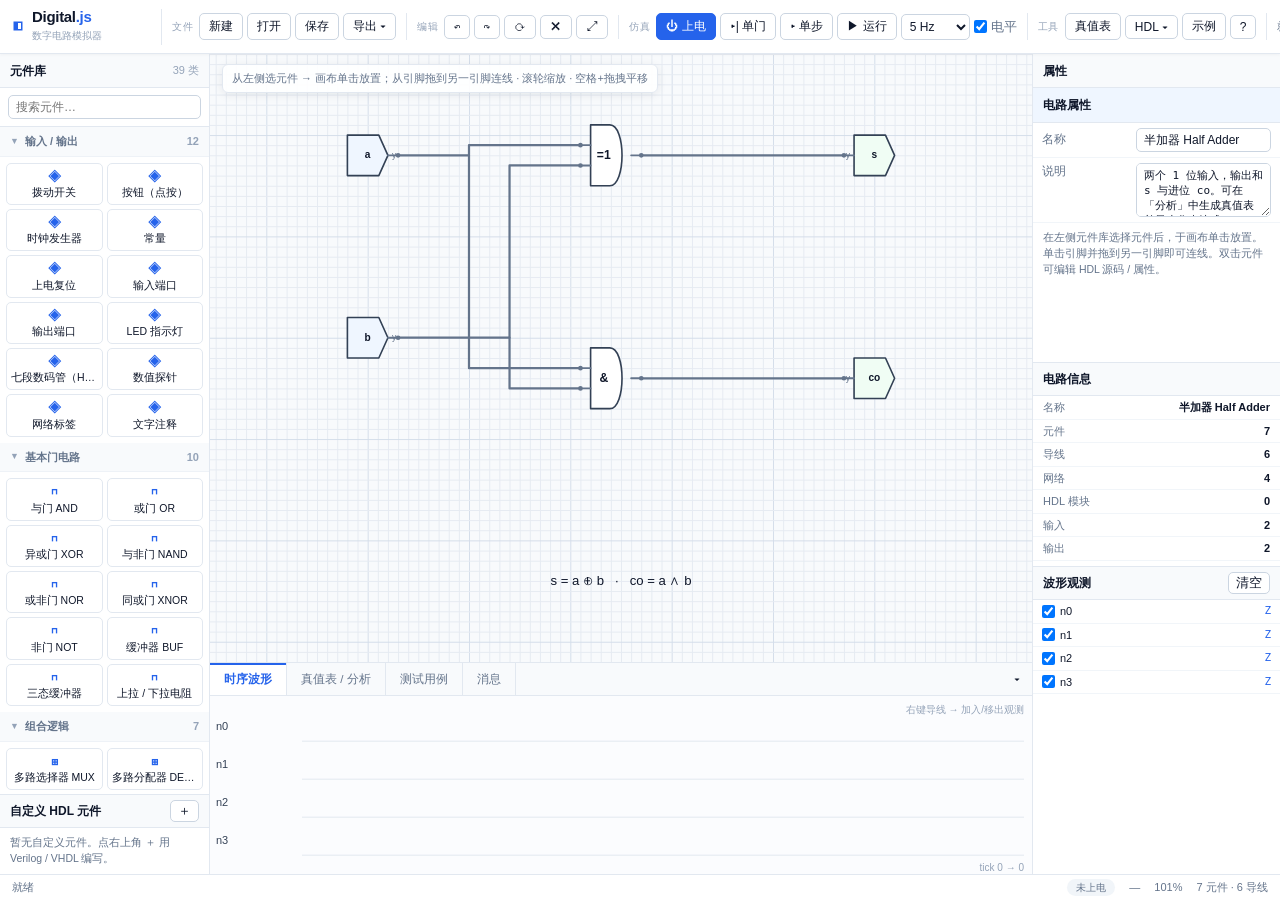
==== index.html @ 49393aa0 "部署 Digital.js 网页版数字电路模拟器" ====
<!DOCTYPE html>
<html lang="zh-CN">
<head>
<meta charset="UTF-8">
<meta name="viewport" content="width=device-width, initial-scale=1">
<title>Digital.js · 数字电路模拟软件</title>
<link rel="stylesheet" href="css/style.css">
</head>
<body>

<header id="toolbar">
  <div class="brand"><span class="logo">◧</span><div><b>Digital<span>.js</span></b><small>数字电路模拟器</small></div></div>

  <div class="tb-group">
    <span class="tb-label">文件</span>
    <button data-act="new" title="新建电路">新建</button>
    <button data-act="open" title="打开 .json 电路">打开</button>
    <button data-act="save" title="保存电路 (Ctrl+S)">保存</button>
    <button data-act="export-menu" title="导出">导出 ▾</button>
  </div>

  <div class="tb-group">
    <span class="tb-label">编辑</span>
    <button data-act="undo" title="撤销 (Ctrl+Z)">↶</button>
    <button data-act="redo" title="重做 (Ctrl+Y)">↷</button>
    <button data-act="rotate" title="旋转 (R)">⟳</button>
    <button data-act="delete" title="删除 (Del)">✕</button>
    <button data-act="fit" title="适配视图 (F)">⤢</button>
  </div>

  <div class="tb-group sim-group">
    <span class="tb-label">仿真</span>
    <button data-act="power" id="btn-power" class="primary" title="上电 / 断电">⏻ 上电</button>
    <button data-act="gate-step" title="单门步进（定位振荡）">▸| 单门</button>
    <button data-act="step" title="单步（一个 tick）">▸ 单步</button>
    <button data-act="run" id="btn-run" title="连续运行 / 暂停">▶ 运行</button>
    <select id="speed" title="运行速度（tick / 秒）">
      <option value="1">1 Hz</option><option value="2">2 Hz</option><option value="5" selected>5 Hz</option>
      <option value="10">10 Hz</option><option value="25">25 Hz</option><option value="50">50 Hz</option>
      <option value="100">100 Hz</option><option value="500">500 Hz</option>
    </select>
    <label class="chk"><input type="checkbox" id="show-values" checked> 电平</label>
  </div>

  <div class="tb-group">
    <span class="tb-label">工具</span>
    <button data-act="truth" title="分析真值表并最小化">真值表</button>
    <button data-act="hdl" title="Verilog / VHDL 导出与编辑">HDL ▾</button>
    <button data-act="examples" title="内置示例">示例</button>
    <button data-act="help" title="帮助与快捷键">?</button>
  </div>

  <div class="tb-right"><span id="top-status">就绪</span></div>
</header>

<main>
  <aside id="palette" class="side">
    <div class="panel-head"><b>元件库</b><span id="comp-count"></span></div>
    <div class="search-box"><input id="search" placeholder="搜索元件…" autocomplete="off"></div>
    <div id="palette-list" class="scroll"></div>
    <div class="panel-head sub"><b>自定义 HDL 元件</b><button id="add-hdl" title="新建 HDL 元件">＋</button></div>
    <div id="hdl-list" class="scroll small"></div>
  </aside>

  <section id="workspace">
    <div id="canvas-wrap">
      <canvas id="canvas"></canvas>
      <div id="canvas-hint" class="hint"></div>
      <div id="place-badge" class="place-badge hidden"></div>
    </div>

    <div id="bottom-panel">
      <div class="tabs">
        <button class="tab active" data-tab="wave">时序波形</button>
        <button class="tab" data-tab="table">真值表 / 分析</button>
        <button class="tab" data-tab="tests">测试用例</button>
        <button class="tab" data-tab="log">消息 <span id="log-badge" class="badge hidden">0</span></button>
        <div class="tab-right"><button id="toggle-bottom" title="折叠 / 展开">▾</button></div>
      </div>
      <div class="tab-body">
        <div id="tab-wave" class="tab-pane active"><canvas id="wave"></canvas><div class="pane-tip">右键导线 → 加入/移出观测</div></div>
        <div id="tab-table" class="tab-pane scroll"><div class="empty">点击工具栏「真值表」分析当前电路</div></div>
        <div id="tab-tests" class="tab-pane">
          <div class="test-editor"><textarea id="test-editor" spellcheck="false" placeholder="a b | y&#10;0 0 | 0&#10;0 1 | 1"></textarea>
            <div class="test-side"><button data-act="run-tests" class="primary">▶ 运行测试</button><button data-act="gen-tests">生成模板</button><div id="test-summary"></div></div>
          </div>
          <div id="test-result" class="scroll"></div>
        </div>
        <div id="tab-log" class="tab-pane scroll"></div>
      </div>
    </div>
  </section>

  <aside id="inspector" class="side">
    <div class="panel-head"><b>属性</b></div>
    <div id="props" class="scroll"></div>
    <div class="panel-head sub"><b>电路信息</b></div>
    <div id="circuit-info" class="scroll small"></div>
    <div class="panel-head sub"><b>波形观测</b><button id="watch-clear" title="清空">清空</button></div>
    <div id="watch-list" class="scroll small"></div>
  </aside>
</main>

<footer id="status-bar">
  <span id="status-text">就绪</span>
  <span class="spacer"></span>
  <span id="status-sim" class="pill">未上电</span>
  <span id="status-coords">—</span>
  <span id="status-zoom">100%</span>
  <span id="status-count">0 元件</span>
</footer>

<div id="context-menu" class="ctx hidden"></div>
<div id="modal-root"></div>
<input type="file" id="file-input" hidden>
<input type="file" id="hdl-file-input" hidden accept=".v,.sv,.vhdl,.vhd,.txt">

<script src="js/util.js"></script>
<script src="js/library.js"></script>
<script src="js/netlist.js"></script>
<script src="js/simulator.js"></script>
<script src="js/hdl-parse.js"></script>
<script src="js/hdl-io.js"></script>
<script src="js/analysis.js"></script>
<script src="js/examples.js"></script>
<script src="js/render.js"></script>
<script src="js/editor.js"></script>
<script src="js/app.js"></script>
</body>
</html>
---- css/style.css ----
:root{
  --bg:#f1f5f9; --panel:#ffffff; --panel2:#f8fafc; --line:#e2e8f0; --line2:#cbd5e1;
  --text:#0f172a; --dim:#64748b; --muted:#94a3b8;
  --accent:#2563eb; --accent-bg:#eff6ff; --green:#16a34a; --red:#dc2626; --amber:#f59e0b;
  --radius:7px; --shadow:0 2px 10px rgba(15,23,42,.08);
}
*{box-sizing:border-box}
html,body{height:100%;margin:0}
body{
  font:13px/1.5 "Segoe UI","Microsoft YaHei",-apple-system,sans-serif;
  color:var(--text);background:var(--bg);overflow:hidden;display:flex;flex-direction:column;
}
button,input,select,textarea{font-family:inherit;font-size:12px;color:var(--text)}
button{cursor:pointer;background:#fff;border:1px solid var(--line2);border-radius:5px;padding:4px 9px;transition:.12s;white-space:nowrap}
button:hover{background:var(--accent-bg);border-color:#93c5fd}
button:active{transform:translateY(1px)}
button.primary{background:var(--accent);border-color:var(--accent);color:#fff}
button.primary:hover{background:#1d4ed8}
button.primary.on{background:var(--green);border-color:var(--green)}
input,select,textarea{border:1px solid var(--line2);border-radius:5px;padding:4px 7px;background:#fff;outline:none}
input:focus,select:focus,textarea:focus{border-color:var(--accent);box-shadow:0 0 0 2px rgba(37,99,235,.12)}
label.chk{display:flex;align-items:center;gap:4px;color:var(--dim);cursor:pointer;white-space:nowrap}
label.chk input{margin:0}
.hidden{display:none!important}
.scroll{overflow:auto;scrollbar-width:thin;scrollbar-color:#cbd5e1 transparent}
.scroll::-webkit-scrollbar{width:8px;height:8px}
.scroll::-webkit-scrollbar-thumb{background:#cbd5e1;border-radius:4px}
.small{font-size:12px}

/* ---- toolbar ---- */
#toolbar{height:54px;min-height:54px;background:var(--panel);border-bottom:1px solid var(--line);display:flex;align-items:center;gap:10px;padding:0 12px;box-shadow:0 1px 3px rgba(15,23,42,.04);z-index:5;overflow-x:auto}
.brand{display:flex;align-items:center;gap:8px;padding-right:12px;border-right:1px solid var(--line);min-width:150px}
.brand .logo{font-size:24px;color:var(--accent);line-height:1}
.brand b{font-size:15px;letter-spacing:-.3px;display:block;line-height:1.1}
.brand b span{color:var(--accent)}
.brand small{color:var(--muted);font-size:10px}
.tb-group{display:flex;align-items:center;gap:4px;padding-right:10px;border-right:1px solid var(--line);white-space:nowrap}
.tb-label{font-size:10px;color:var(--muted);margin-right:2px;letter-spacing:.5px}
.tb-group select{padding:4px 4px}
.sim-group button{min-width:36px}
.tb-right{margin-left:auto;color:var(--dim);font-size:11px;white-space:nowrap}
#top-status{max-width:260px;overflow:hidden;text-overflow:ellipsis}

/* ---- layout ---- */
main{flex:1;display:flex;min-height:0}
.side{background:var(--panel);display:flex;flex-direction:column;min-height:0}
#palette{width:210px;min-width:210px;border-right:1px solid var(--line)}
#inspector{width:248px;min-width:248px;border-left:1px solid var(--line)}
.panel-head{height:34px;min-height:34px;display:flex;align-items:center;justify-content:space-between;padding:0 10px;background:var(--panel2);border-bottom:1px solid var(--line);font-size:12px}
.panel-head.sub{border-top:1px solid var(--line)}
.panel-head span{color:var(--muted);font-size:11px}
.panel-head button{padding:1px 7px;font-size:13px}
.search-box{padding:7px 8px;border-bottom:1px solid var(--line)}
.search-box input{width:100%}
#palette-list{flex:1}
#palette-list.small,#hdl-list{max-height:150px}
#hdl-list{min-height:46px}
.cat-head{display:flex;align-items:center;gap:6px;padding:6px 10px;background:#f8fafc;color:var(--dim);font-weight:600;font-size:11px;cursor:pointer;border-bottom:1px solid #eef2f7;user-select:none}
.cat-head:hover{background:#eef6ff}
.cat-head .caret{font-size:9px;color:var(--muted);transition:.15s}
.cat-head.closed .caret{transform:rotate(-90deg)}
.cat-items{display:grid;grid-template-columns:1fr 1fr;gap:4px;padding:6px}
.cat-items.closed{display:none}
.pal-item{border:1px solid var(--line);border-radius:5px;background:#fff;padding:5px 4px;text-align:center;font-size:10.5px;line-height:1.25;cursor:pointer;overflow:hidden;text-overflow:ellipsis;white-space:nowrap;transition:.12s}
.pal-item:hover{border-color:var(--accent);background:var(--accent-bg);color:var(--accent)}
.pal-item.active{border-color:var(--accent);background:var(--accent);color:#fff}
.pal-item .pi-ico{display:block;font-size:13px;font-weight:700;color:var(--accent);margin-bottom:1px}
.pal-item:hover .pi-ico,.pal-item.active .pi-ico{color:inherit}
.hdl-item{padding:5px 9px;border-bottom:1px solid #eef2f7;cursor:pointer;display:flex;justify-content:space-between;gap:6px;font-size:11px}
.hdl-item:hover{background:var(--accent-bg)}
.hdl-item .lang{font-size:9px;color:#fff;background:var(--accent);border-radius:3px;padding:0 4px;align-self:center}
.hdl-item .lang.vhdl{background:#7c3aed}

/* ---- canvas ---- */
#workspace{flex:1;display:flex;flex-direction:column;min-width:0;min-height:0}
#canvas-wrap{flex:1;position:relative;min-height:0;overflow:hidden;background:#f8fafc}
#canvas{position:absolute;inset:0;width:100%;height:100%;display:block;cursor:crosshair;outline:none}
#canvas:focus{outline:none}
.hint{position:absolute;left:12px;top:10px;background:rgba(255,255,255,.92);border:1px solid var(--line);border-radius:6px;padding:5px 9px;font-size:11px;color:var(--dim);box-shadow:var(--shadow);pointer-events:none;max-width:520px}
.place-badge{position:absolute;right:12px;top:10px;background:var(--accent);color:#fff;border-radius:20px;padding:4px 12px;font-size:11px;box-shadow:var(--shadow)}
#bottom-panel{height:212px;min-height:212px;background:var(--panel);border-top:1px solid var(--line);display:flex;flex-direction:column}
#bottom-panel.collapsed{height:34px;min-height:34px}
#bottom-panel.collapsed .tab-body{display:none}
.tabs{height:33px;min-height:33px;display:flex;align-items:stretch;border-bottom:1px solid var(--line);background:var(--panel2)}
.tab{border:0;border-radius:0;background:transparent;padding:0 14px;font-size:11.5px;color:var(--dim);border-right:1px solid var(--line)}
.tab:hover{background:#eef6ff;color:var(--accent)}
.tab.active{background:#fff;color:var(--accent);font-weight:600;box-shadow:inset 0 2px 0 var(--accent)}
.tab-right{margin-left:auto;display:flex;align-items:center}
.tab-right button{border:0;background:transparent;padding:0 12px;height:100%}
.badge{background:var(--red);color:#fff;border-radius:9px;padding:0 5px;font-size:9px;margin-left:3px}
.tab-body{flex:1;min-height:0;position:relative}
.tab-pane{display:none;position:absolute;inset:0}
.tab-pane.active{display:block}
#wave{width:100%;height:100%;display:block}
.pane-tip{position:absolute;right:8px;top:6px;font-size:10px;color:var(--muted);pointer-events:none}
.empty{padding:24px;text-align:center;color:var(--muted);font-size:12px}
table.grid{border-collapse:collapse;font-size:11px;margin:8px;width:calc(100% - 16px)}
table.grid th,table.grid td{border:1px solid var(--line);padding:3px 8px;text-align:center;white-space:nowrap}
table.grid th{background:var(--panel2);position:sticky;top:0;font-weight:600}
table.grid tr:nth-child(even) td{background:#fbfcfe}
table.grid td.hi{color:var(--green);font-weight:600}
table.grid td.bad{background:#fef2f2!important;color:var(--red);font-weight:600}
.pane-section{padding:8px 12px;border-bottom:1px solid var(--line)}
.pane-section h4{margin:0 0 6px;font-size:12px}
.expr{font-family:Consolas,monospace;background:#f1f5f9;padding:5px 8px;border-radius:4px;display:inline-block;margin:2px 6px 2px 0;font-size:11px;color:#0f172a}
.test-editor{display:flex;height:96px;min-height:96px;border-bottom:1px solid var(--line)}
#test-editor{flex:1;border:0;border-radius:0;resize:none;font-family:Consolas,"Courier New",monospace;font-size:12px;line-height:1.6;padding:8px 10px}
.test-side{width:150px;border-left:1px solid var(--line);padding:8px;display:flex;flex-direction:column;gap:6px}
.test-side button{width:100%}
#test-result{height:calc(100% - 96px)}
.log-line{padding:4px 12px;border-bottom:1px solid #f1f5f9;font-size:11.5px;display:flex;gap:8px}
.log-line .tag{font-size:9px;padding:0 5px;border-radius:3px;color:#fff;height:16px;line-height:16px}
.tag.err{background:var(--red)}.tag.warn{background:var(--amber)}.tag.info{background:var(--accent)}.tag.ok{background:var(--green)}

/* ---- inspector ---- */
#props{flex:1;min-height:120px}
#circuit-info{max-height:170px}
#watch-list{flex:1}
.prop-row{display:flex;align-items:center;gap:6px;padding:5px 9px;border-bottom:1px solid #f1f5f9;font-size:11.5px}
.prop-row label{width:88px;min-width:88px;color:var(--dim)}
.prop-row input,.prop-row select,.prop-row textarea{flex:1;min-width:0}
.prop-row textarea{resize:vertical;min-height:54px;font-family:Consolas,monospace;font-size:11px}
.prop-title{padding:8px 10px;font-weight:600;background:var(--accent-bg);border-bottom:1px solid var(--line);font-size:12px}
.prop-note{padding:7px 10px;color:var(--dim);font-size:10.5px;line-height:1.5}
.info-row{display:flex;justify-content:space-between;padding:3px 10px;border-bottom:1px solid #f1f5f9;font-size:11px}
.info-row span:first-child{color:var(--dim)}
.watch-row{display:flex;align-items:center;gap:5px;padding:3px 9px;font-size:11px;border-bottom:1px solid #f1f5f9}
.watch-row input{margin:0}
.watch-row .nm{flex:1;overflow:hidden;text-overflow:ellipsis;white-space:nowrap}
.watch-row .v{font-family:Consolas,monospace;color:var(--accent)}

/* ---- status ---- */
#status-bar{height:26px;min-height:26px;background:var(--panel);border-top:1px solid var(--line);display:flex;align-items:center;gap:14px;padding:0 12px;font-size:11px;color:var(--dim)}
.spacer{flex:1}
.pill{background:#f1f5f9;border-radius:10px;padding:1px 9px;font-size:10px}
.pill.on{background:#dcfce7;color:#15803d}
.pill.run{background:#dbeafe;color:#1d4ed8}
.pill.err{background:#fee2e2;color:#b91c1c}

/* ---- context menu / modal ---- */
.ctx{position:fixed;z-index:60;background:#fff;border:1px solid var(--line2);border-radius:7px;box-shadow:0 8px 28px rgba(15,23,42,.18);min-width:170px;padding:5px}
.ctx button{display:block;width:100%;text-align:left;border:0;background:transparent;padding:6px 10px;border-radius:4px;font-size:12px}
.ctx button:hover{background:var(--accent-bg);color:var(--accent)}
.ctx hr{border:0;border-top:1px solid var(--line);margin:4px 2px}
.modal-mask{position:fixed;inset:0;background:rgba(15,23,42,.42);z-index:70;display:flex;align-items:center;justify-content:center;padding:24px}
.modal{background:#fff;border-radius:10px;box-shadow:0 20px 60px rgba(15,23,42,.3);width:min(920px,96vw);max-height:90vh;display:flex;flex-direction:column;overflow:hidden}
.modal.small{width:min(520px,94vw)}
.modal-head{display:flex;align-items:center;justify-content:space-between;padding:12px 16px;border-bottom:1px solid var(--line);background:var(--panel2)}
.modal-head h3{margin:0;font-size:14px}
.modal-head .x{border:0;background:transparent;font-size:18px;color:var(--dim);padding:0 6px}
.modal-body{padding:14px 16px;overflow:auto;flex:1;min-height:0}
.modal-foot{padding:10px 16px;border-top:1px solid var(--line);display:flex;gap:8px;justify-content:flex-end;align-items:center;background:var(--panel2)}
.modal-foot .left{margin-right:auto;color:var(--dim);font-size:11px}
.code-area{width:100%;height:min(52vh,460px);font-family:Consolas,"Courier New",monospace;font-size:12px;line-height:1.55;white-space:pre;tab-size:2;resize:vertical}
.hdl-tabs{display:flex;gap:6px;margin-bottom:10px}
.hdl-tabs button.active{background:var(--accent);color:#fff;border-color:var(--accent)}
.err-box{color:var(--red);background:#fef2f2;border:1px solid #fecaca;padding:8px 10px;border-radius:5px;margin-top:8px;font-size:11.5px;white-space:pre-wrap}
.ok-box{color:#15803d;background:#f0fdf4;border:1px solid #bbf7d0;padding:7px 10px;border-radius:5px;margin-top:8px;font-size:11.5px}
.ex-grid{display:grid;grid-template-columns:repeat(auto-fill,minmax(210px,1fr));gap:10px}
.ex-card{border:1px solid var(--line);border-radius:8px;padding:11px;cursor:pointer;background:#fff;transition:.15s}
.ex-card:hover{border-color:var(--accent);box-shadow:var(--shadow);transform:translateY(-2px)}
.ex-card b{display:block;font-size:12.5px;margin-bottom:3px}
.ex-card .cat{font-size:9px;color:var(--accent);background:var(--accent-bg);border-radius:3px;padding:1px 5px;display:inline-block;margin-bottom:5px}
.ex-card p{margin:0;color:var(--dim);font-size:10.5px;line-height:1.5}
.help h4{margin:14px 0 5px;font-size:12.5px;color:var(--accent)}
.help p,.help li{font-size:11.5px;color:#334155;line-height:1.7}
.help ul{margin:4px 0;padding-left:20px}
.help code{background:#f1f5f9;padding:1px 4px;border-radius:3px;font-family:Consolas,monospace;font-size:11px}
.kbd{display:inline-block;border:1px solid var(--line2);border-bottom-width:2px;border-radius:4px;padding:0 5px;font-size:10px;background:#f8fafc;margin:0 2px}
.form-row{display:flex;align-items:center;gap:8px;margin-bottom:10px}
.form-row label{width:96px;color:var(--dim);font-size:11.5px}
.form-row input,.form-row select{flex:1}
.quick-list{max-height:220px;overflow:auto;border:1px solid var(--line);border-radius:5px}
.quick-item{padding:5px 9px;border-bottom:1px solid #f1f5f9;cursor:pointer;font-size:11.5px;display:flex;justify-content:space-between}
.quick-item:hover{background:var(--accent-bg)}
.drop-zone{border:2px dashed var(--line2);border-radius:8px;padding:18px;text-align:center;color:var(--dim);font-size:12px;margin-bottom:10px}
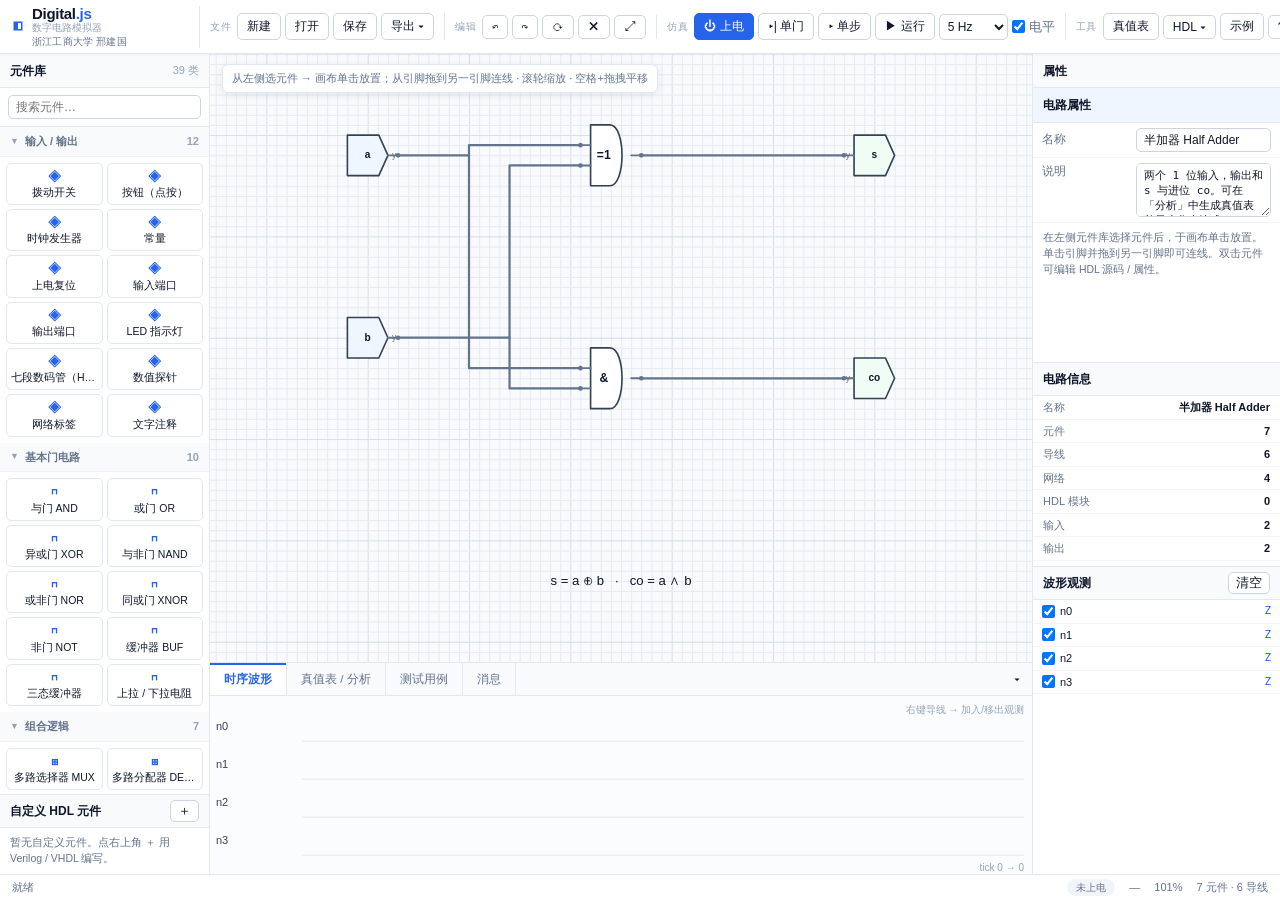
==== commit c133d8c6: "部署 Digital.js 网页版数字电路模拟器" ====
--- a/index.html
+++ b/index.html
@@ -9,7 +9,7 @@
 <body>
 
 <header id="toolbar">
-  <div class="brand"><span class="logo">◧</span><div><b>Digital<span>.js</span></b><small>数字电路模拟器</small></div></div>
+  <div class="brand"><span class="logo">◧</span><div><b>Digital<span>.js</span></b><small>数字电路模拟器</small><span class="byline">浙江工商大学 邢建国</span></div></div>
 
   <div class="tb-group">
     <span class="tb-label">文件</span>
--- a/css/style.css
+++ b/css/style.css
@@ -29,11 +29,12 @@
 
 /* ---- toolbar ---- */
 #toolbar{height:54px;min-height:54px;background:var(--panel);border-bottom:1px solid var(--line);display:flex;align-items:center;gap:10px;padding:0 12px;box-shadow:0 1px 3px rgba(15,23,42,.04);z-index:5;overflow-x:auto}
-.brand{display:flex;align-items:center;gap:8px;padding-right:12px;border-right:1px solid var(--line);min-width:150px}
+.brand{display:flex;align-items:center;gap:8px;padding-right:12px;border-right:1px solid var(--line);min-width:188px;flex:0 0 auto}
 .brand .logo{font-size:24px;color:var(--accent);line-height:1}
 .brand b{font-size:15px;letter-spacing:-.3px;display:block;line-height:1.1}
 .brand b span{color:var(--accent)}
-.brand small{color:var(--muted);font-size:10px}
+.brand small{color:var(--muted);font-size:10px;line-height:1.25;display:block}
+.brand .byline{display:block;color:var(--dim);font-size:10px;line-height:1.3;letter-spacing:.2px;white-space:nowrap}
 .tb-group{display:flex;align-items:center;gap:4px;padding-right:10px;border-right:1px solid var(--line);white-space:nowrap}
 .tb-label{font-size:10px;color:var(--muted);margin-right:2px;letter-spacing:.5px}
 .tb-group select{padding:4px 4px}
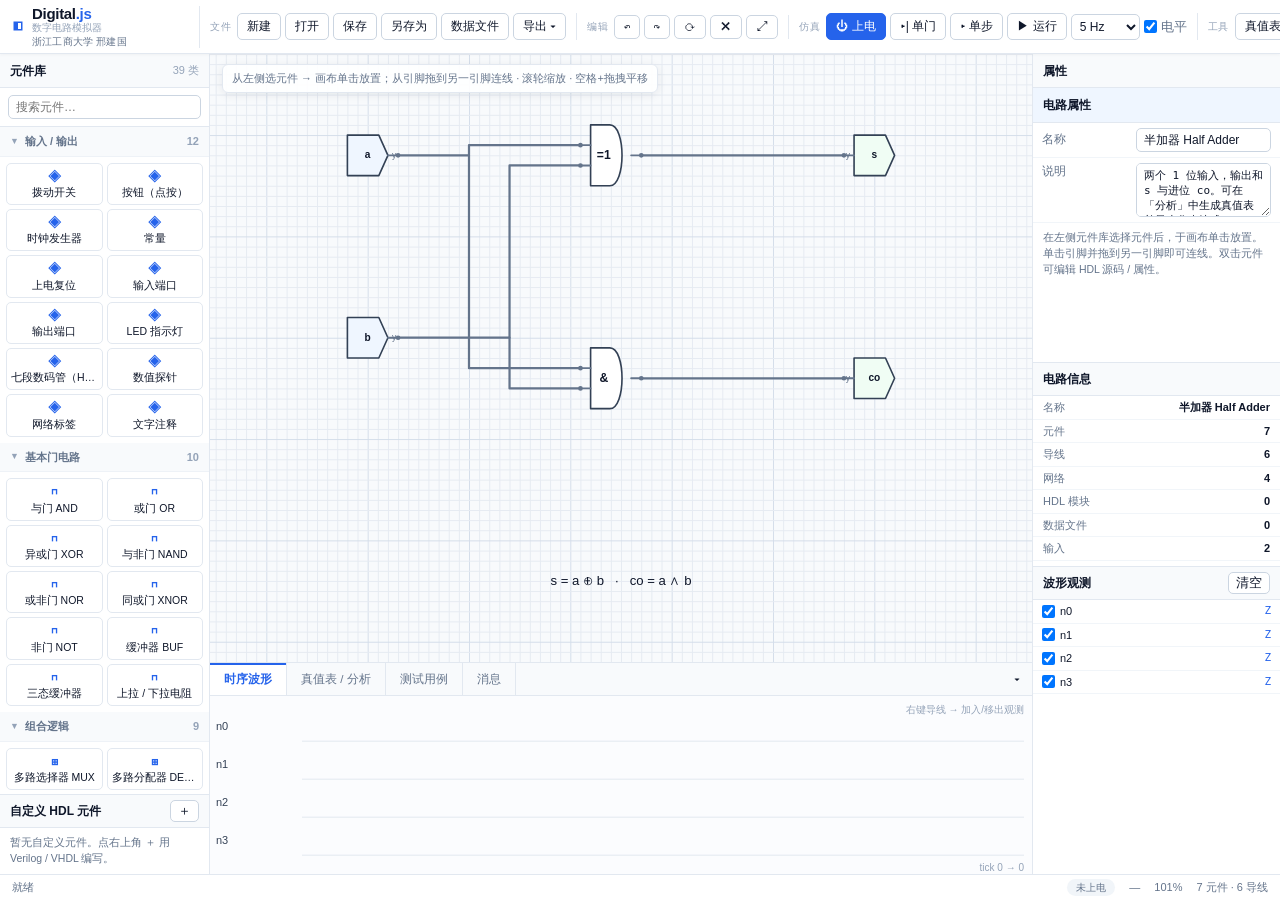
==== commit 8c5ac731: "部署 Digital.js 网页版数字电路模拟器" ====
--- a/index.html
+++ b/index.html
@@ -16,6 +16,8 @@
     <button data-act="new" title="新建电路">新建</button>
     <button data-act="open" title="打开 .json 电路">打开</button>
     <button data-act="save" title="保存电路 (Ctrl+S)">保存</button>
+    <button data-act="save-as" title="另存为… (Ctrl+Shift+S)">另存为</button>
+    <button data-act="data-files" title="管理 $readmemh 使用的存储器数据文件">数据文件</button>
     <button data-act="export-menu" title="导出">导出 ▾</button>
   </div>
 
@@ -114,6 +116,7 @@
 <div id="modal-root"></div>
 <input type="file" id="file-input" hidden>
 <input type="file" id="hdl-file-input" hidden accept=".v,.sv,.vhdl,.vhd,.txt">
+<input type="file" id="data-file-input" hidden multiple accept=".hex,.mem,.mif,.dat,.bin,.txt,.v,.sv">
 
 <script src="js/util.js"></script>
 <script src="js/library.js"></script>
--- a/css/style.css
+++ b/css/style.css
@@ -174,4 +174,12 @@
 .quick-list{max-height:220px;overflow:auto;border:1px solid var(--line);border-radius:5px}
 .quick-item{padding:5px 9px;border-bottom:1px solid #f1f5f9;cursor:pointer;font-size:11.5px;display:flex;justify-content:space-between}
 .quick-item:hover{background:var(--accent-bg)}
-.drop-zone{border:2px dashed var(--line2);border-radius:8px;padding:18px;text-align:center;color:var(--dim);font-size:12px;margin-bottom:10px}
+.drop-zone{border:2px dashed var(--line2);border-radius:8px;padding:18px;text-align:center;color:var(--dim);font-size:12px;margin-bottom:10px;transition:.15s}
+.drop-zone code{background:#f1f5f9;padding:1px 4px;border-radius:3px;font-family:Consolas,monospace;font-size:11px}
+.df-table{width:100%;border-collapse:collapse;font-size:11.5px}
+.df-table td{border-bottom:1px solid var(--line);padding:6px 5px;vertical-align:middle}
+.df-table b{font-family:Consolas,monospace;color:var(--accent)}
+.df-prev{color:var(--muted);font-family:Consolas,monospace;font-size:10.5px;white-space:nowrap;overflow:hidden;text-overflow:ellipsis;max-width:330px}
+.df-meta{color:var(--dim);white-space:nowrap;width:110px}
+.df-ops{text-align:right;white-space:nowrap}
+.df-ops button{padding:2px 7px;font-size:11px}
